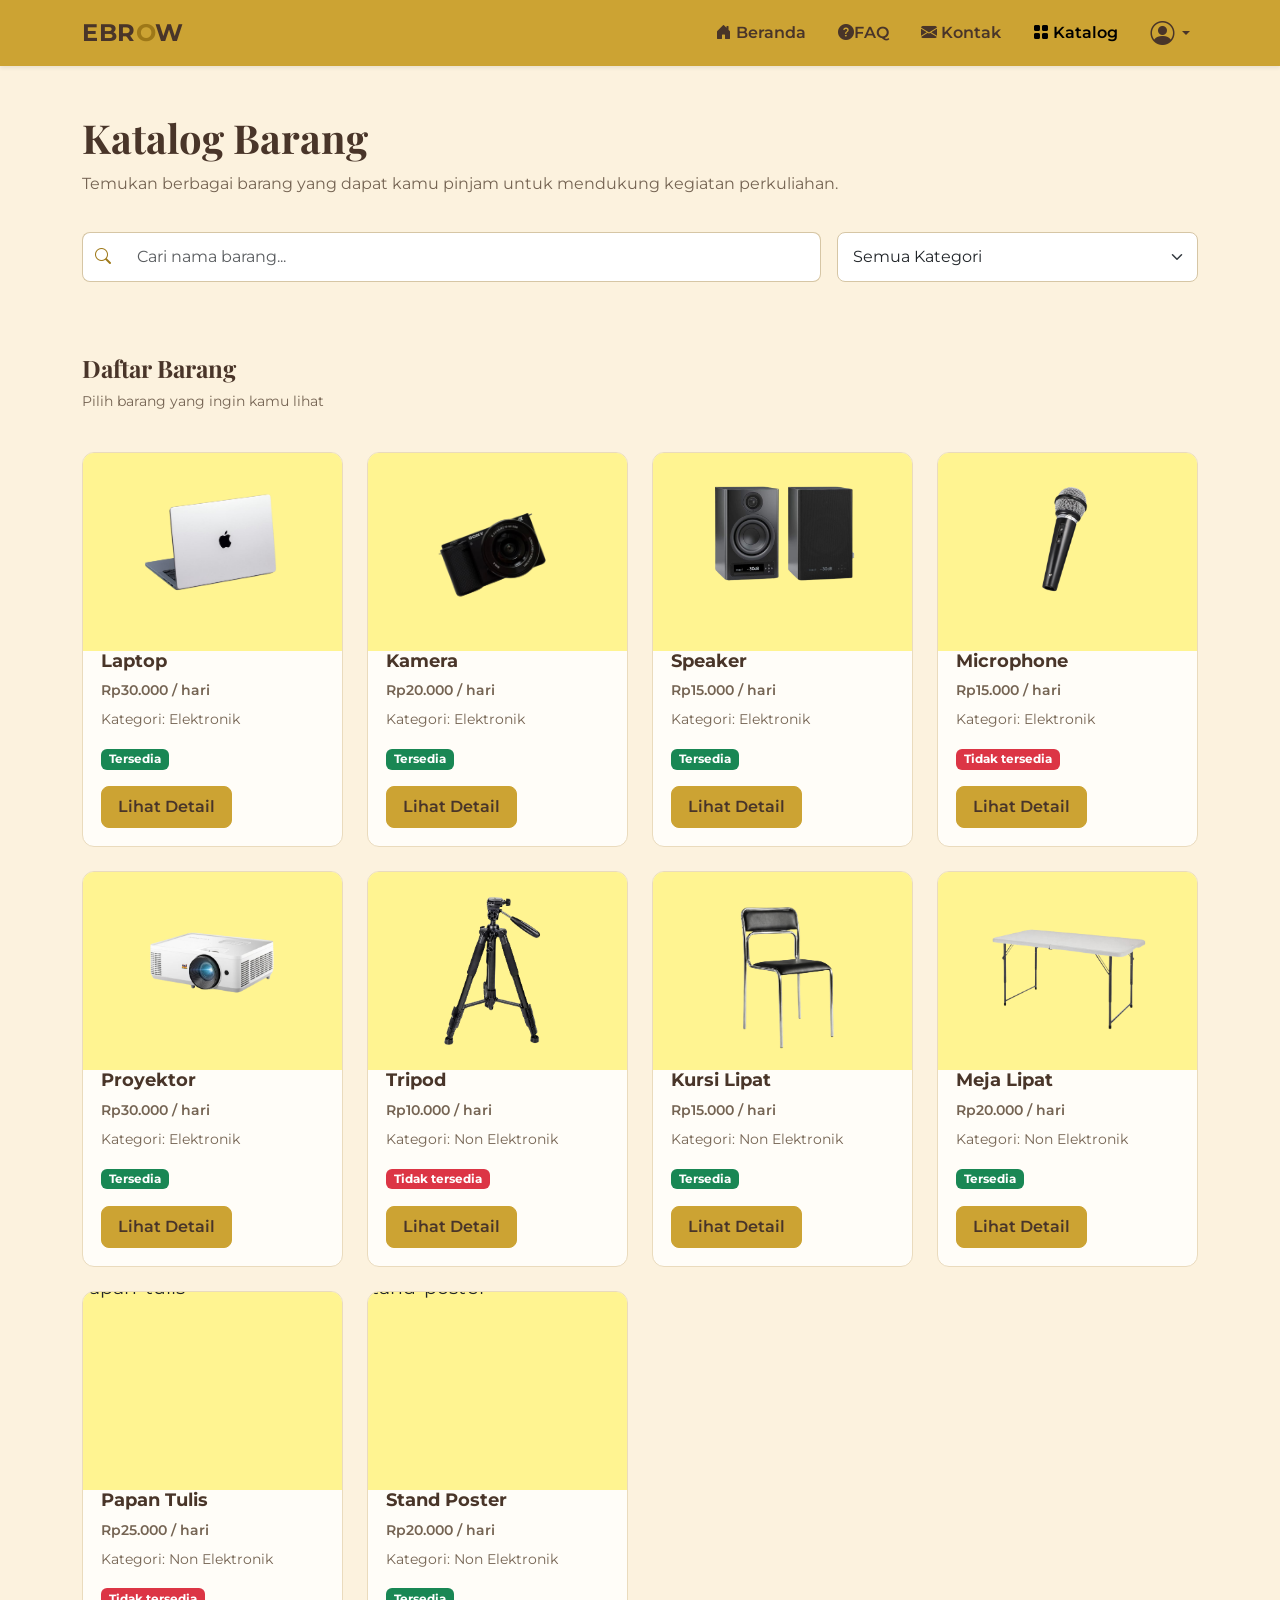
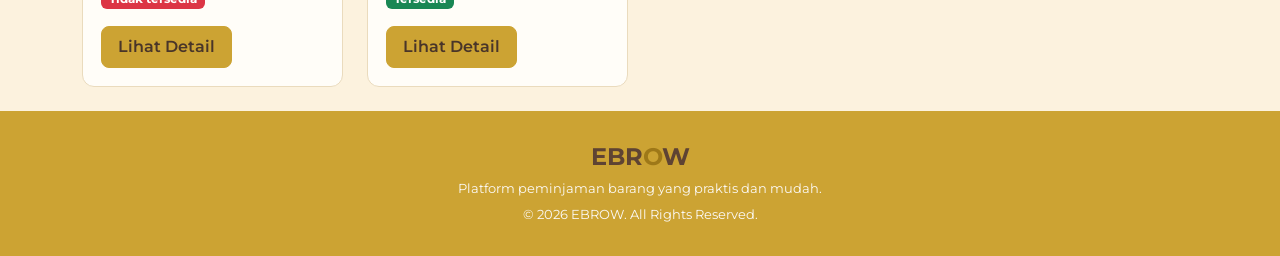
==== katalog.html @ b929f001 "halaman katalog barang" ====
<!doctype html>
<html lang="en">
  <head>
    <meta charset="UTF-8" />
    <meta name="viewport" content="width=device-width, initial-scale=1.0" />
    <title>EBROW - Peminjaman Barang</title>
    <!-- Bootstrap CSS -->
    <link href="https://cdn.jsdelivr.net/npm/bootstrap@5.3.3/dist/css/bootstrap.min.css" rel="stylesheet" />
    <!-- Bootstrap Icons -->
    <link rel="stylesheet" href="https://cdn.jsdelivr.net/npm/bootstrap-icons@1.11.3/font/bootstrap-icons.min.css" />
    <!-- Google Fonts -->
    <link href="https://fonts.googleapis.com/css2?family=Montserrat:wght@400;500;600;700;800&family=Playfair+Display:wght@700;800&display=swap" rel="stylesheet" />
    <!-- CSS tambahan -->
    <link rel="stylesheet" href="katalog.css" />
  </head>
  <body>
    <!--   NAVBAR    -->
    <nav class="navbar navbar-expand-lg shadow-sm sticky-top">
      <div class="container">
        <!-- Logo EBROW -->
        <a class="navbar-brand fw-bold" href="LandingPage.html"> EBR<span>O</span>W </a>

        <!-- Tombol menu untuk tampilan HP -->
        <button class="navbar-toggler" type="button" data-bs-toggle="collapse" data-bs-target="#navbarNav" aria-controls="navbarNav" aria-expanded="false" aria-label="Toggle navigation">
          <span class="navbar-toggler-icon"></span>
        </button>

        <!-- Daftar menu navigasi -->
        <div class="collapse navbar-collapse" id="navbarNav">
          <ul class="navbar-nav ms-auto align-items-lg-center gap-lg-3">
            <li class="nav-item">
              <a class="nav-link" href="LandingPage.html"> <i class="bi bi-house-door-fill"></i> Beranda </a>
            </li>
            <li class="nav-item">
              <a class="nav-link" href="LandingPage.html#faq"> <i class="bi bi-question-circle-fill"></i>FAQ </a>
            </li>
            <li class="nav-item">
              <a class="nav-link" href="LandingPage.html#kontak"> <i class="bi bi-envelope-fill"></i> Kontak </a>
            </li>
            <li class="nav-item">
              <a class="nav-link active" href="katalog.html"> <i class="bi bi-grid-fill"></i> Katalog </a>
            </li>
            <!-- Menu akun untuk masuk dan daftar -->
            <li class="nav-item dropdown">
              <a class="nav-link dropdown-toggle d-inline-flex align-items-center gap-1 account-trigger" href="#" id="accountDropdown" role="button" data-bs-toggle="dropdown" aria-expanded="false" aria-label="Menu Akun">
                <i class="bi bi-person-circle"></i>
              </a>
              <ul class="dropdown-menu dropdown-menu-end shadow border-0 rounded-3" aria-labelledby="accountDropdown">
                <li>
                  <a class="dropdown-item py-2" href="login.php">
                    <i class="bi bi-box-arrow-in-right me-2"></i>
                    Masuk
                  </a>
                </li>
                <li>
                  <a class="dropdown-item py-2" href="register.php">
                    <i class="bi bi-person-plus me-2"></i>
                    Daftar
                  </a>
                </li>
              </ul>
            </li>
          </ul>
        </div>
      </div>
    </nav>

    <!--   JUDUL KATALOG    -->
    <section class="katalog py-5">
      <div class="container">
        <h2>Katalog Barang</h2>
        <p>Temukan berbagai barang yang dapat kamu pinjam untuk mendukung kegiatan perkuliahan.</p>
        <div class="row g-3 mt-3">
          <div class="col-12 col-md-8">
            <div class="input-group">
              <span class="input-group-text">
                <i class="bi bi-search"></i>
              </span>
              <input type="text" class="form-control" id="searchBarang" placeholder="Cari nama barang..." />
            </div>
          </div>
          <div class="col-12 col-md-4">
            <select class="form-select" id="kategoriFilter">
              <option value="semua" selected>Semua Kategori</option>
              <option value="elektronik">Elektronik</option>
              <option value="non-elektronik">Non-Elektronik</option>
            </select>
          </div>
        </div>
      </div>
    </section>

    <!--   DAFTAR BARANG    -->
    <section class="daftar-barang py-4">
      <div class="container">
        <h3>Daftar Barang</h3>
        <p>Pilih barang yang ingin kamu lihat</p>
        <div class="row g-4 mt-2">
          <!-- card pertama -->
          <div class="col-6 col-md-4 col-lg-3" data-kategori="elektronik">
            <div class="card h-100">
              <img src="assets/laptop.jpeg" class="card-img-top barang-img" alt="laptop" />
              <div class="card-body">
                <h5 class="card-title">Laptop</h5>
                <p class="fw-semibold mb-2">Rp30.000 / hari</p>
                <p class="card-text">Kategori: Elektronik</p>
                <span class="badge bg-success">Tersedia</span>
                <div class="mt-3">
                  <a href="detail.html" class="btn btn-warning"> Lihat Detail </a>
                </div>
              </div>
            </div>
          </div>
          <!-- card kedua -->
          <div class="col-6 col-md-4 col-lg-3" data-kategori="elektronik">
            <div class="card h-100">
              <img src="assets/kamera.jpeg" class="card-img-top barang-img" alt="kamera" />
              <div class="card-body">
                <h5 class="card-title">Kamera</h5>
                <p class="fw-semibold mb-2">Rp20.000 / hari</p>
                <p class="card-text">Kategori: Elektronik</p>
                <span class="badge bg-success">Tersedia</span>
                <div class="mt-3">
                  <a href="detail.html" class="btn btn-warning"> Lihat Detail </a>
                </div>
              </div>
            </div>
          </div>
          <!-- card ketiga -->
          <div class="col-6 col-md-4 col-lg-3" data-kategori="elektronik">
            <div class="card h-100">
              <img src="assets/speaker.jpeg" class="card-img-top barang-img" alt="speaker" />
              <div class="card-body">
                <h5 class="card-title">Speaker</h5>
                <p class="fw-semibold mb-2">Rp15.000 / hari</p>
                <p class="card-text">Kategori: Elektronik</p>
                <span class="badge bg-success">Tersedia</span>
                <div class="mt-3">
                  <a href="detail.html" class="btn btn-warning"> Lihat Detail </a>
                </div>
              </div>
            </div>
          </div>
          <!-- card keempat -->
          <div class="col-6 col-md-4 col-lg-3" data-kategori="elektronik">
            <div class="card h-100">
              <img src="assets/mic.jpeg" class="card-img-top barang-img" alt="mic" />
              <div class="card-body">
                <h5 class="card-title">Microphone</h5>
                <p class="fw-semibold mb-2">Rp15.000 / hari</p>
                <p class="card-text">Kategori: Elektronik</p>
                <span class="badge bg-danger">Tidak tersedia</span>
                <div class="mt-3">
                  <a href="detail.html" class="btn btn-warning"> Lihat Detail </a>
                </div>
              </div>
            </div>
          </div>
          <!-- card kelima -->
          <div class="col-6 col-md-4 col-lg-3" data-kategori="elektronik">
            <div class="card h-100">
              <img src="assets/proyektor.jpeg" class="card-img-top barang-img" alt="proyektor" />
              <div class="card-body">
                <h5 class="card-title">Proyektor</h5>
                <p class="fw-semibold mb-2">Rp30.000 / hari</p>
                <p class="card-text">Kategori: Elektronik</p>
                <span class="badge bg-success">Tersedia</span>
                <div class="mt-3">
                  <a href="detail.html" class="btn btn-warning"> Lihat Detail </a>
                </div>
              </div>
            </div>
          </div>
          <!-- card keenam -->
          <div class="col-6 col-md-4 col-lg-3" data-kategori="non-elektronik">
            <div class="card h-100">
              <img src="assets/tripod.jpeg" class="card-img-top barang-img" alt="tripod" />
              <div class="card-body">
                <h5 class="card-title">Tripod</h5>
                <p class="fw-semibold mb-2">Rp10.000 / hari</p>
                <p class="card-text">Kategori: Non Elektronik</p>
                <span class="badge bg-danger">Tidak tersedia</span>
                <div class="mt-3">
                  <a href="detail.html" class="btn btn-warning"> Lihat Detail </a>
                </div>
              </div>
            </div>
          </div>
          <!-- card ketujuh -->
          <div class="col-6 col-md-4 col-lg-3" data-kategori="non-elektronik">
            <div class="card h-100">
              <img src="assets/kursi.jpeg" class="card-img-top barang-img" alt="kursi" />
              <div class="card-body">
                <h5 class="card-title">Kursi Lipat</h5>
                <p class="fw-semibold mb-2">Rp15.000 / hari</p>
                <p class="card-text">Kategori: Non Elektronik</p>
                <span class="badge bg-success">Tersedia</span>
                <div class="mt-3">
                  <a href="detail.html" class="btn btn-warning"> Lihat Detail </a>
                </div>
              </div>
            </div>
          </div>
          <!-- card kedelapan -->
          <div class="col-6 col-md-4 col-lg-3" data-kategori="non-elektronik">
            <div class="card h-100">
              <img src="assets/meja.jpeg" class="card-img-top barang-img" alt="meja" />
              <div class="card-body">
                <h5 class="card-title">Meja Lipat</h5>
                <p class="fw-semibold mb-2">Rp20.000 / hari</p>
                <p class="card-text">Kategori: Non Elektronik</p>
                <span class="badge bg-success">Tersedia</span>
                <div class="mt-3">
                  <a href="detail.html" class="btn btn-warning"> Lihat Detail </a>
                </div>
              </div>
            </div>
          </div>
          <!-- card kesembilan -->
          <div class="col-6 col-md-4 col-lg-3" data-kategori="non-elektronik">
            <div class="card h-100">
              <img src="assets/papan-tulis.jpeg" class="card-img-top barang-img" alt="papan-tulis" />
              <div class="card-body">
                <h5 class="card-title">Papan Tulis</h5>
                <p class="fw-semibold mb-2">Rp25.000 / hari</p>
                <p class="card-text">Kategori: Non Elektronik</p>
                <span class="badge bg-danger">Tidak tersedia</span>
                <div class="mt-3">
                  <a href="detail.html" class="btn btn-warning"> Lihat Detail </a>
                </div>
              </div>
            </div>
          </div>
          <!-- card kesembilan -->
          <div class="col-6 col-md-4 col-lg-3" data-kategori="non-elektronik">
            <div class="card h-100">
              <img src="assets/stand-poster.jpeg" class="card-img-top barang-img" alt="stand-poster" />
              <div class="card-body">
                <h5 class="card-title">Stand Poster</h5>
                <p class="fw-semibold mb-2">Rp20.000 / hari</p>
                <p class="card-text">Kategori: Non Elektronik</p>
                <span class="badge bg-success">Tersedia</span>
                <div class="mt-3">
                  <a href="detail.html" class="btn btn-warning"> Lihat Detail </a>
                </div>
              </div>
            </div>
          </div>
        </div>
        <p id="pesanKosong" class="text-center mt-4" style="display: none">Barang tidak ditemukan.</p>
      </div>
    </section>

    <!--  FOOTER ================= -->
    <footer class="footer text-center">
      <div class="container">
        <h4>EBR<span>O</span>W</h4>
        <p>Platform peminjaman barang yang praktis dan mudah.</p>
        <p class="mb-0">&copy; 2026 EBROW. All Rights Reserved.</p>
      </div>
    </footer>

    <script src="katalog.js"></script>
    <!-- Bootstrap JavaScript -->
    <script src="https://cdn.jsdelivr.net/npm/bootstrap@5.3.3/dist/js/bootstrap.bundle.min.js"></script>
  </body>
</html>
---- katalog.css ----
/*  PENGATURAN DASAR  */
body {
  background-color: #fcf2de;
  font-family: "Montserrat", sans-serif;
  color: #493529;
  margin: 0;
}

/*  NAVBAR  */
.navbar {
  background-color: #cca333;
  padding-top: 10px;
  padding-bottom: 10px;
}

.navbar-brand {
  font-size: 24px;
  color: #493529;
  letter-spacing: 0.5px;
}

.navbar-brand span {
  color: #9e7818;
}

.nav-link {
  color: #493529;
  font-weight: 600;
  padding-top: 6px;
  padding-bottom: 6px;
}

.nav-link:hover,
.nav-link:focus,
.nav-link.active {
  color: #ffffff;
}

.account-trigger::after {
  vertical-align: middle;
}

.nav-link i.bi-person-circle {
  font-size: 24px;
  line-height: 1;
}

/* Dropdown menu akun */
.dropdown-menu {
  background-color: #ffffff;
  min-width: 160px;
}

.dropdown-item {
  color: #493529;
  font-weight: 500;
  font-size: 14px;
}

.dropdown-item:hover {
  background-color: #f8f3e8;
  color: #9e7818;
}

/* Halaman Katalog */
.katalog {
  background-color: #fcf2de;
  color: #493529;
}

/* Judul Katalog */
.katalog h2 {
  font-size: 40px;
  font-weight: 700;
  margin-bottom: 10px;
  font-family: "Playfair Display", serif;
}

/* Deskripsi Katalog */
.katalog p {
  font-size: 16px;
  color: #756453;
  margin-bottom: 20px;
}

/* Kolom Pencarian */
.katalog .form-control {
  padding: 12px 15px;
  border: 1px solid #d6c6a5;
  border-radius: 8px;
}

/* Ikon Pencarian */
.katalog .input-group-text {
  background-color: white;
  border: 1px solid #d6c6a5;
  border-right: none;
  border-radius: 8px 0 0 8px;
  color: #9e7818;
}

.input-group .form-control {
  border-left: none;
  border-radius: 0 8px 8px 0;
}

/* Pilihan Kategori */
.katalog .form-select {
  padding: 12px 15px;
  border: 1px solid #d6c6a5;
  border-radius: 8px;
}

/* Efek ketika kolom diklik */
.katalog .form-control:focus,
.katalog .form-select:focus {
  border-color: #cca333;
  box-shadow: 0 0 0 0.2rem rgba(204, 163, 51, 0.2);
  outline: none;
}

.daftar-barang h3 {
  font-size: 24px;
  font-family: "Playfair Display", serif;
  font-weight: 700;
}

/* Deskripsi Daftar Barang */
.daftar-barang p {
  color: #756453;
  font-size: 14px;
}

/* Card Barang */
.daftar-barang .card {
  background-color: #fffdf8;
  border: 1px solid #eadbbd;
  border-radius: 12px;
  overflow: hidden;
  height: 100%;
  transition:
    transform 0.3s,
    box-shadow 0.3s;
}

/* Efek Hover */
.daftar-barang .card:hover {
  transform: translateY(-5px);
  box-shadow: 0 5px 15px rgba(73, 53, 41, 0.15);
}

/* Gambar Barang */
.barang-img {
  width: 100%;
  height: 180px;
  object-fit: contain;
  padding: 0px;
  transform: scale(1.2);
  background-color: #fff491;
}

/* Isi Card */
.daftar-barang .card-body {
  padding: 18px;
}

/* Nama Barang */
.daftar-barang .card-title {
  font-size: 18px;
  font-weight: 700;
  color: #493529;
  margin-bottom: 8px;
}

/* Kategori Barang */
.daftar-barang .card-text {
  font-size: 14px;
  color: #756453;
}

/* Tombol Lihat Detail */
.daftar-barang .btn-warning {
  background-color: #cca333;
  border-color: #cca333;
  color: #493529;
  font-weight: 600;
  border-radius: 8px;
  padding: 8px 16px;
}

.daftar-barang .btn-warning:hover {
  background-color: #b68e24;
  border-color: #b68e24;
}

/*  FOOTER  */
.footer {
  background-color: #cca333;
  color: #5e4333;
  padding: 32px 0;
  text-align: center;
}

.footer h4 {
  font-weight: 700;
  margin-bottom: 8px;
}

.footer h4 span {
  color: #9e7818;
}

.footer p {
  font-size: 13px;
  color: #fcfaf7;
  margin-bottom: 6px;
}

/* Tampilan HP */
@media (max-width: 576px) {
  .katalog h2 {
    font-size: 26px;
  }

  .katalog p {
    font-size: 14px;
  }
}
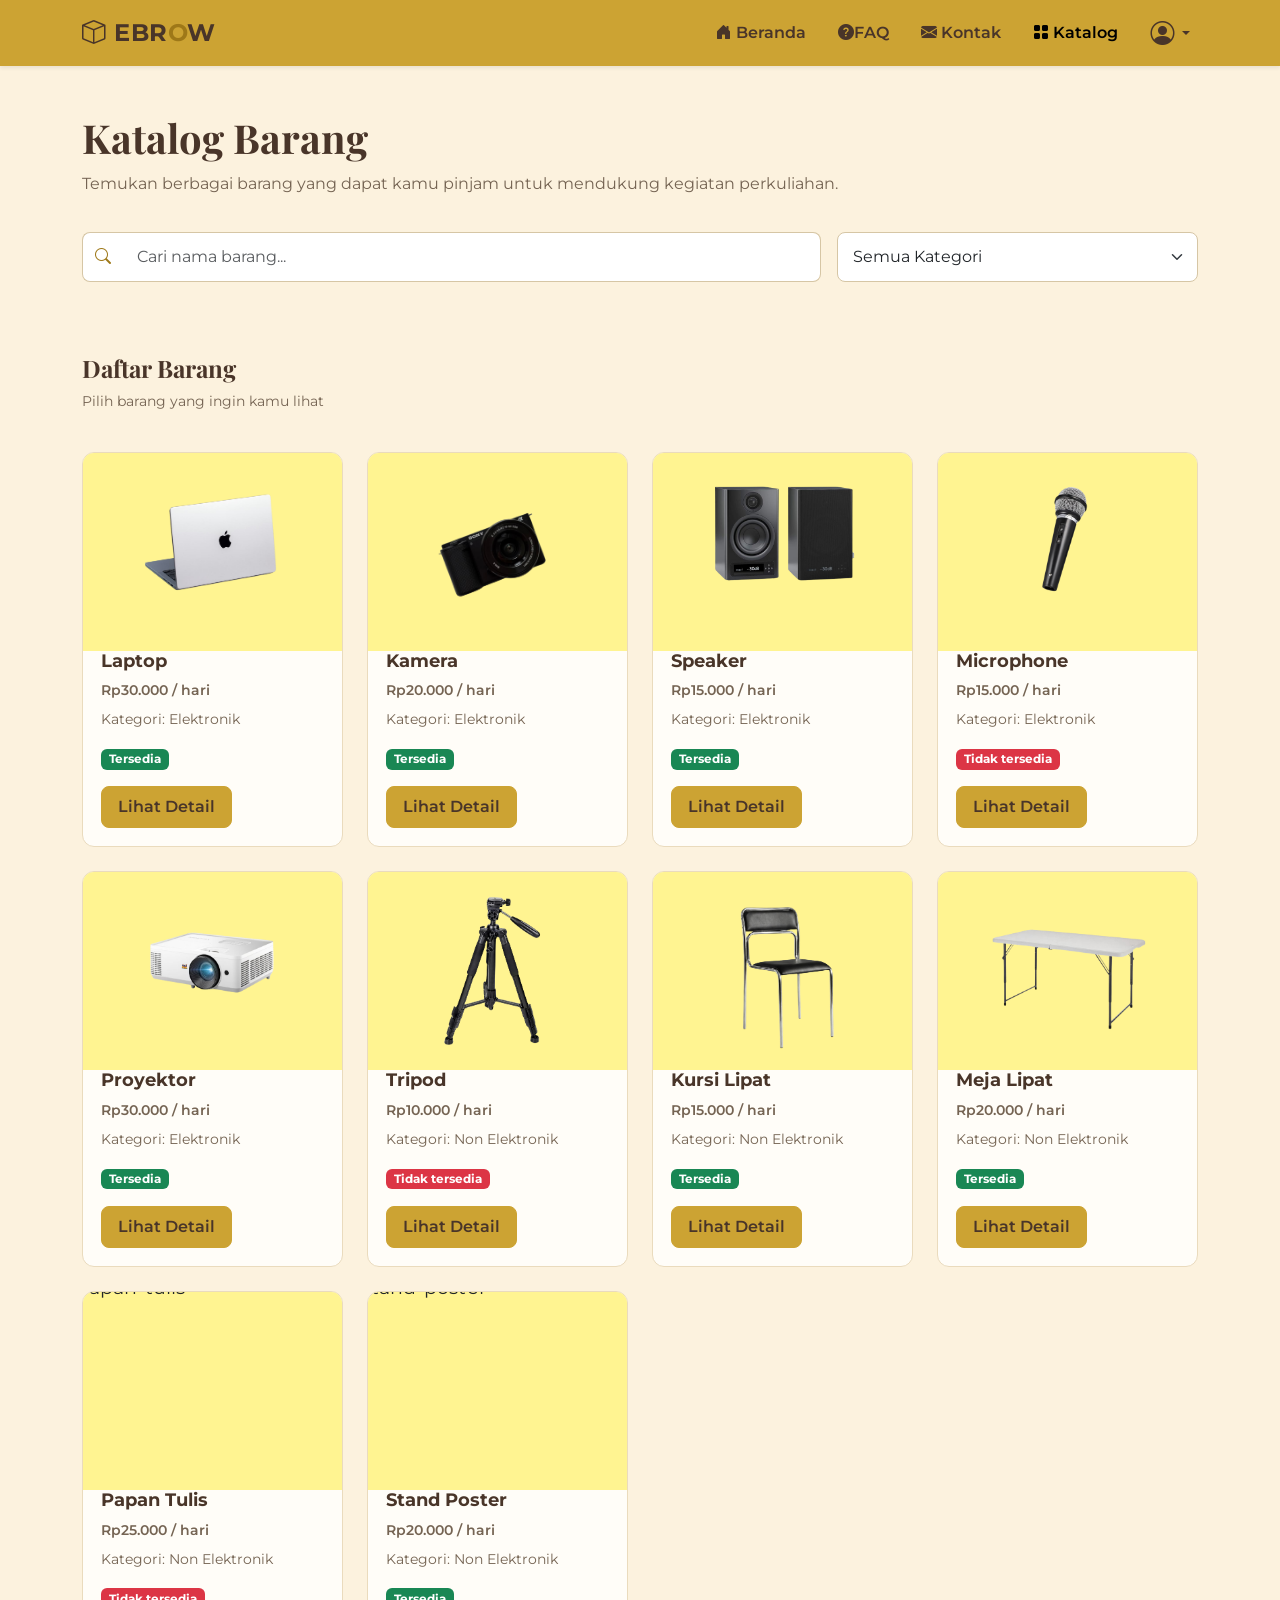
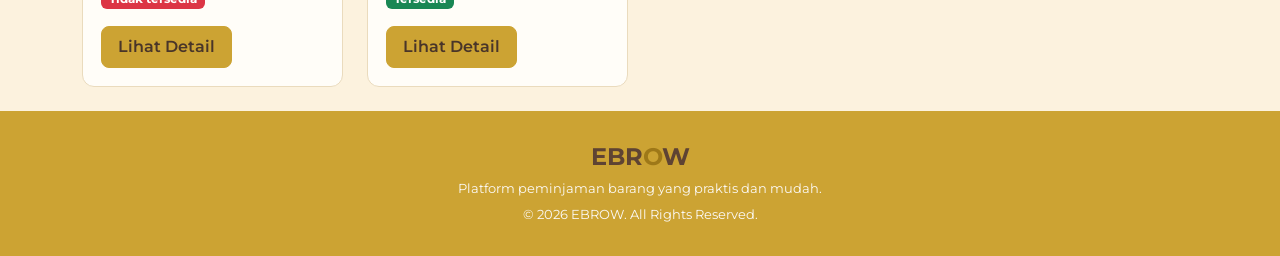
==== commit cae0fba5: "tampilan landing page dan katalog" ====
--- a/katalog.html
+++ b/katalog.html
@@ -18,7 +18,8 @@
     <nav class="navbar navbar-expand-lg shadow-sm sticky-top">
       <div class="container">
         <!-- Logo EBROW -->
-        <a class="navbar-brand fw-bold" href="LandingPage.html"> EBR<span>O</span>W </a>
+        <a class="navbar-brand fw-bold" href="LandingPage.html">
+            <i class="bi bi-box"></i> EBR<span>O</span>W </a>
 
         <!-- Tombol menu untuk tampilan HP -->
         <button class="navbar-toggler" type="button" data-bs-toggle="collapse" data-bs-target="#navbarNav" aria-controls="navbarNav" aria-expanded="false" aria-label="Toggle navigation">
